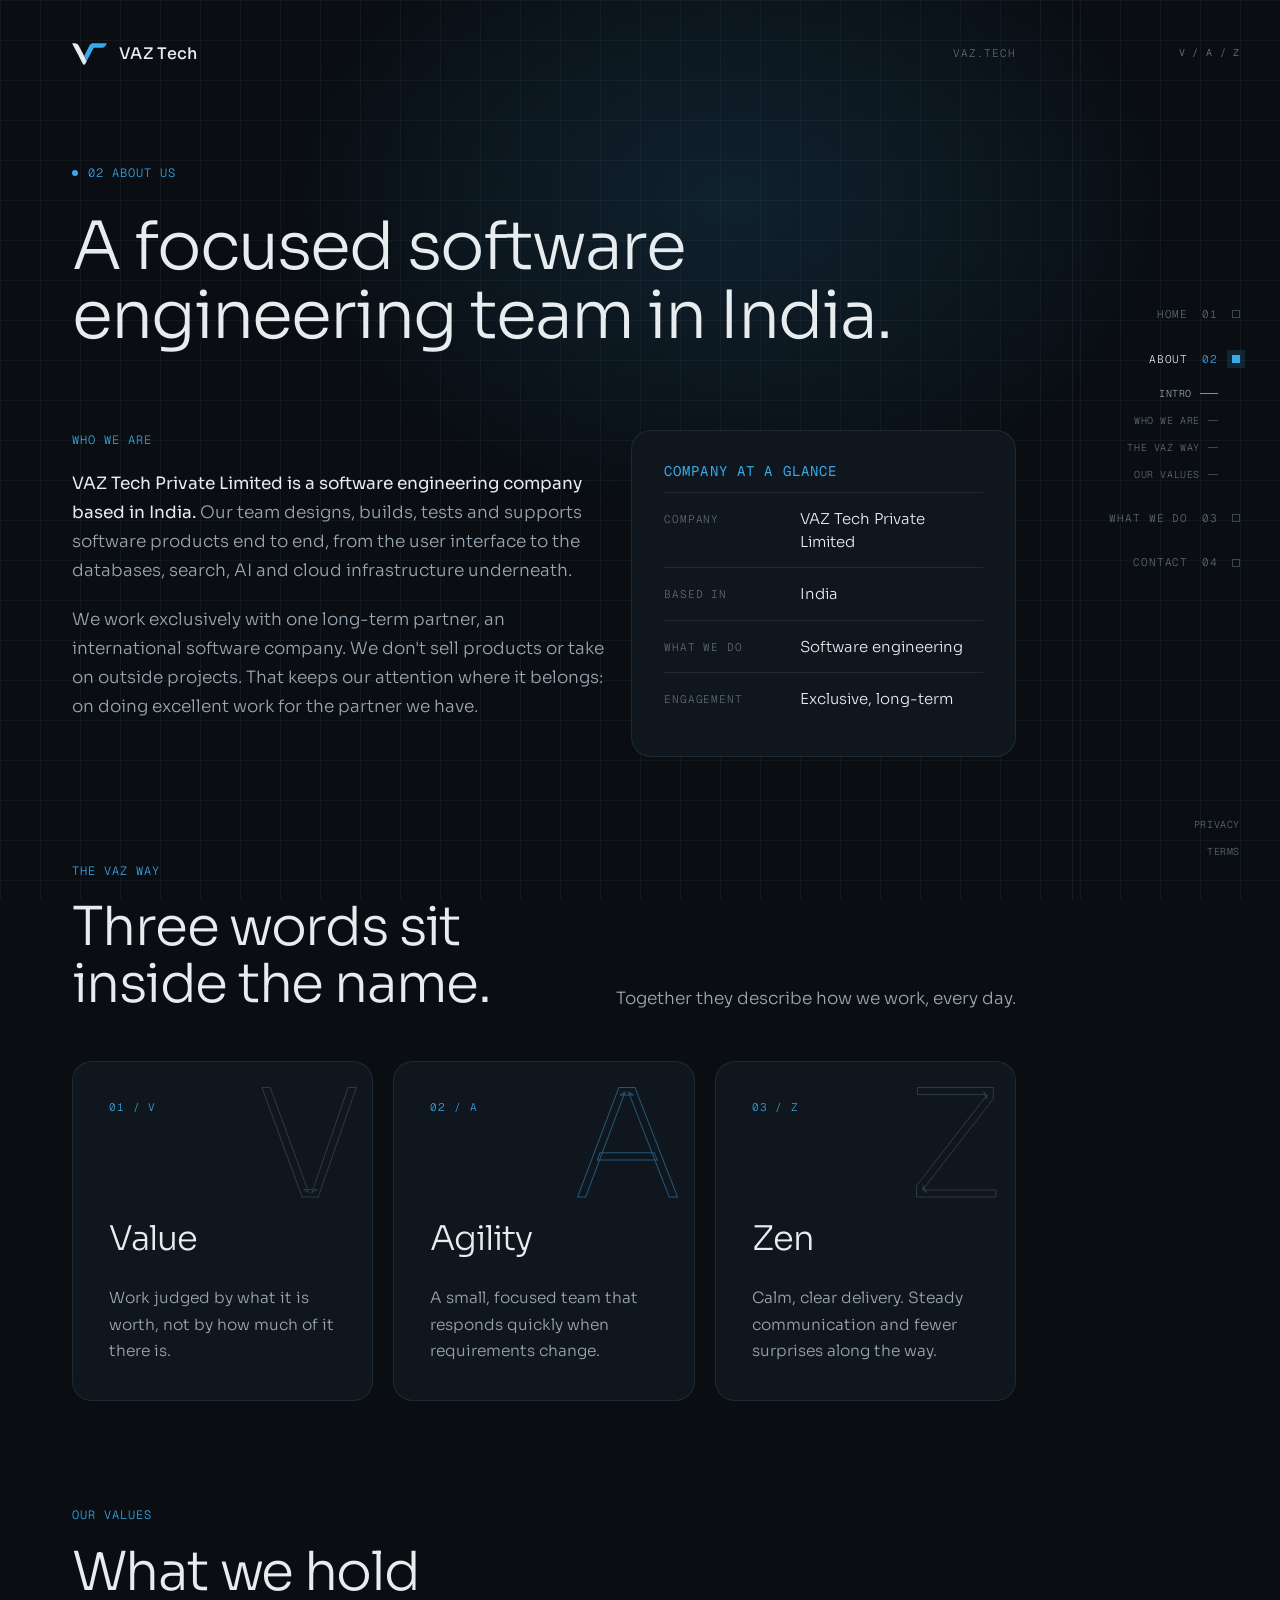
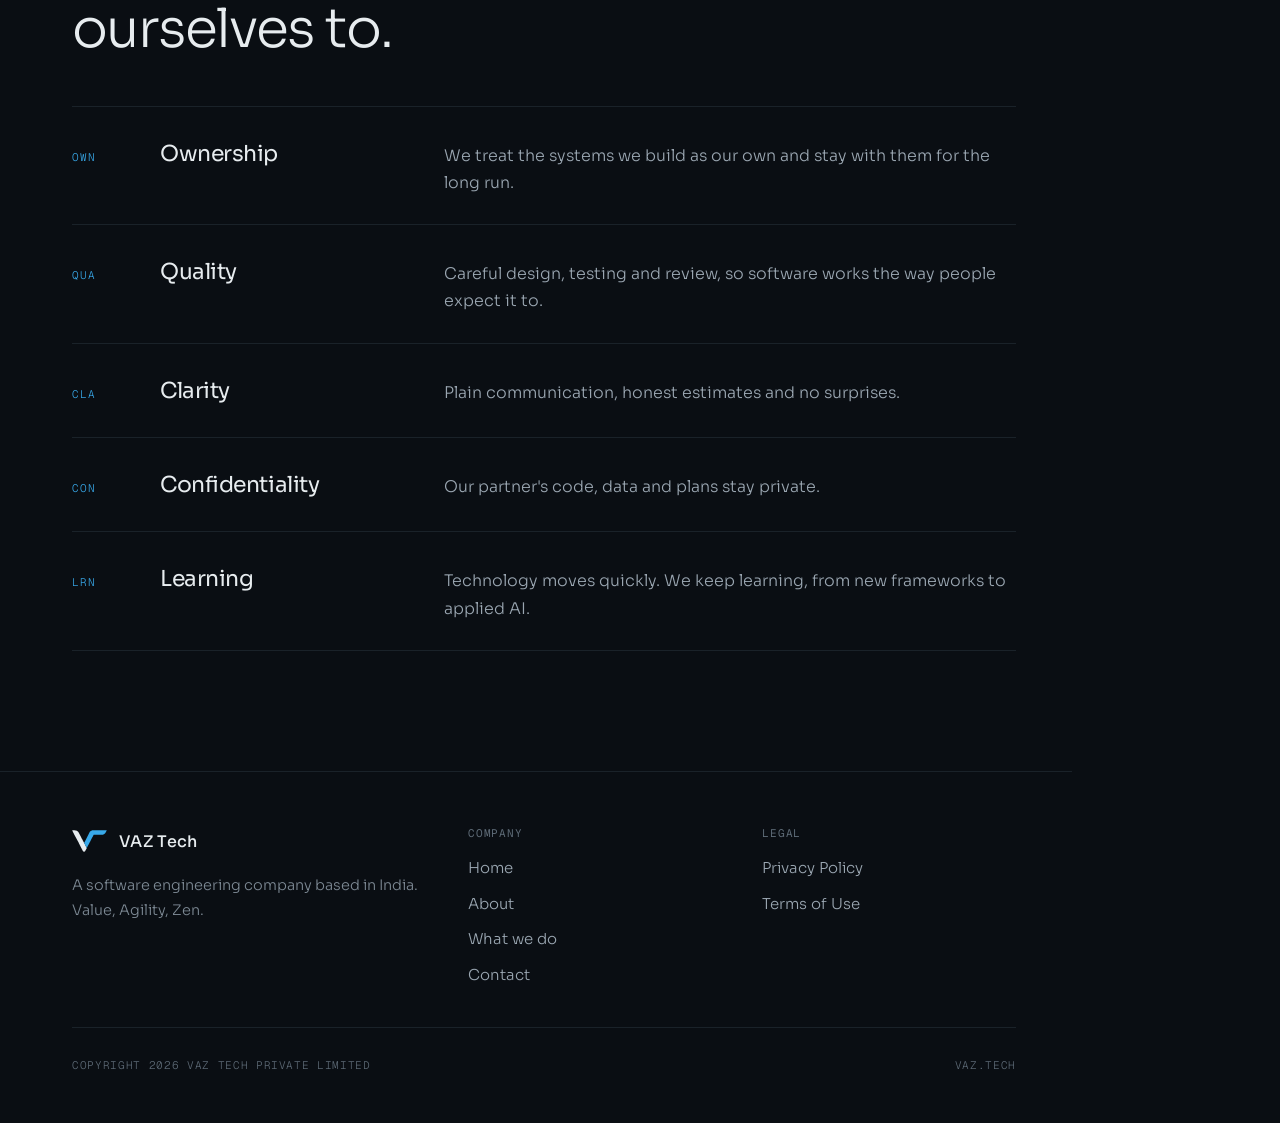
==== about.html @ 86b3e840 "VAZ Tech website: home, about, what we do, contact, privacy, terms" ====
<!doctype html>
<html lang="en">
<head>
<meta charset="utf-8">
<meta name="viewport" content="width=device-width,initial-scale=1,viewport-fit=cover">
<title>About | VAZ Tech</title>
<meta name="description" content="About VAZ Tech Private Limited, a software engineering company based in India.">
<link rel="preconnect" href="https://fonts.googleapis.com">
<link rel="preconnect" href="https://fonts.gstatic.com" crossorigin>
<link rel="stylesheet" href="https://fonts.googleapis.com/css2?family=Geist+Mono:wght@400;500&family=Sora:wght@200..600&display=swap">
<link rel="stylesheet" href="styles.css">
</head>
<body>
<svg width="0" height="0" style="position:absolute" aria-hidden="true"><defs>
<symbol id="vaz-logo" viewBox="2 1.5 108.5 69"><path fill="#E7ECEF" fill-rule="evenodd" d="M2.58 2.39L2.36 3.13Q2.21 3.67 2.5 4.14L3.15 5.19Q3.83 6.29 4.4 7.46L6.38 11.53Q7.31 13.44 8.31 15.31L20.72 38.65Q21.72 40.53 22.62 42.45L23.68 44.72Q24.23 45.9 24.91 47L25.55 48.04Q25.85 48.53 26.01 49.08L26.07 49.29Q26.23 49.83 26.53 50.32L27.53 51.97Q27.81 52.44 27.97 52.96L28.03 53.16Q28.19 53.69 28.48 54.15L29.56 55.92Q29.83 56.36 29.97 56.85L30.02 57.04Q30.15 57.53 30.49 57.92L30.62 58.08Q30.96 58.48 31.15 58.96L32.05 61.15Q32.23 61.58 32.55 61.92L32.68 62.04Q33 62.38 33.18 62.8L33.86 64.42Q34.31 65.5 34.96 66.48L35.54 67.35Q35.86 67.82 36.28 68.22L36.44 68.37Q36.86 68.76 37.37 69.04L38.15 69.46Q38.53 69.66 38.96 69.69L39.12 69.71Q39.55 69.74 39.94 69.56L40.84 69.16Q41.54 68.85 42.09 68.33L42.3 68.13Q42.85 67.6 43.2 66.92L47.91 57.75L47.55 57.75L47.14 56.68Q47 56.31 46.74 56.02L46.64 55.91Q46.38 55.62 46.2 55.27L41.39 45.43Q40.94 44.5 40.34 43.65L39.85 42.94Q39.53 42.47 39.4 41.92L39.32 41.62Q39.21 41.16 38.84 40.87L38.7 40.76Q38.34 40.48 38.14 40.05L37.13 37.86Q36.94 37.44 36.62 37.1L36.5 36.97Q36.19 36.62 35.99 36.2L33.09 30.02Q32.87 29.56 32.54 29.18L32.42 29.04Q32.09 28.66 31.87 28.21L28.13 20.42Q27.69 19.5 27.12 18.65L26.82 18.19Q26.34 17.47 26.05 16.66L25.95 16.34Q25.66 15.53 25.18 14.81L24.88 14.35Q24.31 13.5 23.87 12.58L22.72 10.24Q21.87 8.5 20.54 7.1L19.76 6.29Q18.7 5.18 17.4 4.35L16.9 4.04Q15.6 3.21 14.08 2.96L12.71 2.73Q10.62 2.38 8.5 2.38L2.65 2.38Q2.63 2.38 2.61 2.38Z"/><path fill="#38A9EA" fill-rule="evenodd" d="M108.29 2.07Q108.26 2.07 108.24 2.07L68.54 2.13Q66.63 2.13 64.77 2.58L63.72 2.84Q62.21 3.21 60.92 4.08L60.16 4.59Q59.14 5.27 58.32 6.17L58 6.52Q57.18 7.43 56.57 8.49L56.06 9.39Q55.25 10.81 54.51 12.27L41.13 38.81Q40.77 39.52 40.33 40.19L39.85 40.93Q39.73 41.11 39.54 41.18L39.26 41.27L39.42 41.97Q39.53 42.47 39.82 42.9L40.34 43.65Q40.94 44.5 41.34 45.46L42.03 47.09Q42.22 47.53 42.52 47.91L42.63 48.06Q42.94 48.44 43.09 48.9L43.2 49.26Q43.4 49.85 43.73 50.38L44.35 51.37Q45.03 52.47 45.6 53.63L47.6 57.76L47.83 57.67Q47.99 57.61 48.06 57.46L52.87 47.9Q53.09 47.47 53.4 47.1L53.52 46.95Q53.83 46.58 54.02 46.14L55.03 43.75Q55.19 43.38 55.48 43.09L55.59 42.98Q55.87 42.69 56.03 42.31L56.97 39.98Q57.15 39.53 57.48 39.17L57.61 39.04Q57.94 38.69 58.12 38.24L59.1 35.92Q59.25 35.56 59.51 35.27L59.61 35.16Q59.87 34.87 60.05 34.52L64.22 26.13Q65.17 24.23 66.22 22.38L67.58 20Q67.85 19.53 67.99 19.02L68.04 18.83Q68.19 18.31 68.51 17.89L68.88 17.4Q69.27 16.89 69.89 16.76L70.13 16.7Q70.75 16.57 71.39 16.55L73.4 16.49Q75.31 16.44 77.23 16.44L93.68 16.44Q95.5 16.44 97.3 16.22L97.99 16.13Q99.79 15.91 101.36 15.01L102.44 14.39Q103.64 13.7 104.54 12.66L104.88 12.26Q105.79 11.23 106.45 10.02L109.8 3.96Q110.04 3.54 110.07 3.06L110.11 2.39L109.75 2.21Q109.49 2.07 109.2 2.07L108.34 2.07Q108.32 2.07 108.29 2.07Z"/></symbol>
<symbol id="arrow-ne" viewBox="0 0 14 14"><path d="M3 11L11 3M5 3h6v6" stroke="#0A0E13" stroke-width="1.6" fill="none"/></symbol>
</defs></svg>
<div class="ambient" aria-hidden="true"></div>
<div class="shell">
<div class="content">
  <header class="topbar wrap">
    <a class="brand" href="index.html" aria-label="VAZ Tech home"><svg width="35" height="22" aria-hidden="true"><use href="#vaz-logo"/></svg><span>VAZ Tech</span></a>
    <span class="site">VAZ.TECH</span>
  </header>
  <main id="main">
  <article class="page" data-page="about" data-num="02" data-title="About">
    <section class="hero inner wrap" data-sec="Intro" id="about-intro">
      <span class="eyebrow"><span class="dot"></span>02 About us</span>
      <h1>A focused software engineering team in India.</h1>
    </section>

    <section class="sec wrap" data-sec="Who we are" id="about-who" style="padding-top:56px">
      <div class="split">
        <div class="prose">
          <span class="eyebrow">Who we are</span>
          <p><strong>VAZ Tech Private Limited is a software engineering company based in India.</strong> Our team designs, builds, tests and supports software products end to end, from the user interface to the databases, search, AI and cloud infrastructure underneath.</p>
          <p>We work exclusively with one long-term partner, an international software company. We don't sell products or take on outside projects. That keeps our attention where it belongs: on doing excellent work for the partner we have.</p>
        </div>
        <aside class="panel glance" aria-label="Company at a glance">
          <h3>Company at a glance</h3>
          <dl>
            <div><dt>Company</dt><dd>VAZ Tech Private Limited</dd></div>
            <div><dt>Based in</dt><dd>India</dd></div>
            <div><dt>What we do</dt><dd>Software engineering</dd></div>
            <div><dt>Engagement</dt><dd>Exclusive, long-term</dd></div>
          </dl>
        </aside>
      </div>
    </section>

    <section class="sec wrap" data-sec="The VAZ way" id="about-vaz">
      <div class="sec-head">
        <div class="t"><span class="eyebrow">The VAZ way</span><h2>Three words sit inside the name.</h2></div>
        <p>Together they describe how we work, every day.</p>
      </div>
      <div class="vaz">
        <div class="panel"><span class="letter" aria-hidden="true">V</span><span class="tag">01 / V</span><span class="word">Value</span><p>Work judged by what it is worth, not by how much of it there is.</p></div>
        <div class="panel"><span class="letter" aria-hidden="true">A</span><span class="tag">02 / A</span><span class="word">Agility</span><p>A small, focused team that responds quickly when requirements change.</p></div>
        <div class="panel"><span class="letter" aria-hidden="true">Z</span><span class="tag">03 / Z</span><span class="word">Zen</span><p>Calm, clear delivery. Steady communication and fewer surprises along the way.</p></div>
      </div>
    </section>

    <section class="sec wrap" data-sec="Our values" id="about-values">
      <div class="sec-head">
        <div class="t"><span class="eyebrow">Our values</span><h2>What we hold ourselves to.</h2></div>
      </div>
      <div class="rows">
        <div><span class="k">OWN</span><span class="h">Ownership</span><p>We treat the systems we build as our own and stay with them for the long run.</p></div>
        <div><span class="k">QUA</span><span class="h">Quality</span><p>Careful design, testing and review, so software works the way people expect it to.</p></div>
        <div><span class="k">CLA</span><span class="h">Clarity</span><p>Plain communication, honest estimates and no surprises.</p></div>
        <div><span class="k">CON</span><span class="h">Confidentiality</span><p>Our partner's code, data and plans stay private.</p></div>
        <div><span class="k">LRN</span><span class="h">Learning</span><p>Technology moves quickly. We keep learning, from new frameworks to applied AI.</p></div>
      </div>
    </section>
  </article>
  </main>
  <footer class="foot wrap">
    <div class="about">
      <a class="brand" href="index.html" aria-label="VAZ Tech home"><svg width="35" height="22" aria-hidden="true"><use href="#vaz-logo"/></svg><span>VAZ Tech</span></a>
      <p>A software engineering company based in India. Value, Agility, Zen.</p>
    </div>
    <div><h4>Company</h4><ul><li><a href="index.html">Home</a></li><li><a href="about.html">About</a></li><li><a href="work.html">What we do</a></li><li><a href="contact.html">Contact</a></li></ul></div>
    <div><h4>Legal</h4><ul><li><a href="privacy.html">Privacy Policy</a></li><li><a href="terms.html">Terms of Use</a></li></ul></div>
    <div class="base"><span>COPYRIGHT <span id="yr">2026</span> VAZ TECH PRIVATE LIMITED</span><span>VAZ.TECH</span></div>
  </footer>
</div>
<aside class="rail" aria-label="Site navigation">
  <span class="mono" style="font-size:10px;color:var(--faint)">V / A / Z</span>
  <nav id="rail-nav"></nav>
  <div class="rail-foot"><a href="privacy.html">Privacy</a><a href="terms.html">Terms</a></div>
</aside>
</div>
<div class="dock" id="dock">
  <div class="where"><span class="lbl" id="dock-lbl"></span><span class="bar"><i id="dock-bar"></i></span></div>
  <button type="button" id="dock-btn" aria-haspopup="dialog" aria-controls="sheet">MENU</button>
</div>
<div class="sheet" id="sheet" role="dialog" aria-modal="true" aria-label="Site menu">
  <div class="inner">
    <div class="head"><span>VAZ TECH MENU</span><button type="button" id="sheet-close">CLOSE</button></div>
    <div id="sheet-nav"></div>
    <div class="small"><a href="privacy.html">Privacy Policy</a><a href="terms.html">Terms of Use</a></div>
  </div>
</div>
<script src="site.js"></script>
</body>
</html>
---- styles.css ----
/* VAZ Tech website - shared styles (Direction C, AI-Forward Dark) */
img{max-width:100%}
[hidden]{display:none!important}
/* Layout: content column + 208px luminous section index on the right (desktop); floating dock on mobile. 40px technical grid underneath everything. */
:root{
  --field:#0A0E13;
  --panel:#10161D;
  --panel-hi:#141C25;
  --brand:#38A9EA;
  --brand-glow:rgba(56,169,234,.14);
  --brand-line:rgba(56,169,234,.45);
  --text:#E7ECEF;
  --muted:#9AA6B1;
  --dim:#7D8994;
  --faint:#5E6B77;
  --idle:#3A4652;
  --line:rgba(148,180,200,.12);
  --line-2:rgba(148,180,200,.22);
  --grid:rgba(148,180,200,.06);
  --chip:rgba(231,236,239,.06);
  --chip-line:rgba(231,236,239,.16);
  --danger:#F08A7E;
  --ok:#5FB8B0;
  --font-display:'Sora',system-ui,-apple-system,"Segoe UI",sans-serif;
  --font-mono:'Geist Mono',ui-monospace,SFMono-Regular,Menlo,Consolas,monospace;
  --rail:208px;
  --ease:cubic-bezier(.32,.72,0,1);
  color-scheme:dark;
}
*{box-sizing:border-box}
html{background:var(--field)}
body{margin:0;background:var(--field);color:var(--text);font-family:var(--font-display);font-weight:300;font-size:16px;line-height:1.7;-webkit-font-smoothing:antialiased;overflow-x:hidden}
body::before{content:"";position:fixed;inset:0 0 auto;height:env(safe-area-inset-top,0px);z-index:60;background:var(--field)}
a{color:var(--text);text-decoration:none}
a:hover{color:var(--brand)}
:focus-visible{outline:2px solid var(--brand);outline-offset:3px;border-radius:6px}
h1,h2,h3,h4{margin:0;font-weight:300;letter-spacing:-.03em;text-wrap:balance;line-height:1.06}
p{margin:0}
ul{margin:0;padding:0;list-style:none}
.mono{font-family:var(--font-mono);font-size:12px;letter-spacing:.08em;text-transform:uppercase;font-weight:400}
.eyebrow{font-family:var(--font-mono);font-size:12px;letter-spacing:.08em;text-transform:uppercase;color:var(--brand);display:inline-flex;align-items:center;gap:10px}
.eyebrow .dot{width:6px;height:6px;border-radius:50%;background:var(--brand)}
.lede{font-size:18px;color:var(--muted);max-width:52ch;line-height:1.65}
.muted{color:var(--muted)}
.ph{color:#9CCBEA;border-bottom:1px dashed var(--brand-line);white-space:normal}

/* ---------- ambient grid ---------- */
.ambient{position:fixed;inset:0;z-index:0;pointer-events:none;overflow:hidden}
.ambient::before{content:"";position:absolute;inset:-80px;background-image:linear-gradient(var(--grid) 1px,transparent 1px),linear-gradient(90deg,var(--grid) 1px,transparent 1px);background-size:40px 40px;animation:cdrift 24s linear infinite}
.ambient::after{content:"";position:absolute;width:900px;height:640px;right:8%;top:-120px;background:radial-gradient(closest-side,rgba(56,169,234,.13),transparent);}
@keyframes cdrift{from{transform:translate(0,0)}to{transform:translate(-40px,-40px)}}

/* ---------- shell ---------- */
.shell{position:relative;z-index:1;display:grid;grid-template-columns:minmax(0,1fr) var(--rail);min-height:100vh}
.content{min-width:0}
.wrap{padding-left:max(72px,env(safe-area-inset-left,0px));padding-right:max(56px,env(safe-area-inset-right,0px));max-width:1280px}
.topbar{display:flex;align-items:center;justify-content:space-between;padding-block:40px 0}
.brand{display:inline-flex;align-items:center;gap:12px}
.brand span{font-size:16px;font-weight:500;letter-spacing:.02em}
.brand:hover{color:var(--text)}
.topbar .site{font-family:var(--font-mono);font-size:11px;letter-spacing:.08em;color:var(--faint)}

/* right rail */
.rail{position:sticky;top:0;height:100vh;border-left:1px solid rgba(148,180,200,.1);display:flex;flex-direction:column;justify-content:space-between;align-items:flex-end;padding:44px 40px 40px 0}
.rail nav{display:flex;flex-direction:column;align-items:flex-end;gap:26px}
.ri{display:flex;align-items:center;gap:14px;font-family:var(--font-mono);font-size:11px;letter-spacing:.08em;color:var(--faint);text-transform:uppercase}
.ri .n{transition:color .3s}
.ri .sq{width:8px;height:8px;border:1px solid var(--idle);transition:all .4s var(--ease)}
.ri:hover{color:var(--text)}
.ri[aria-current="page"]{color:var(--text)}
.ri[aria-current="page"] .n{color:var(--brand)}
.ri[aria-current="page"] .sq{background:var(--brand);border-color:var(--brand);box-shadow:0 0 0 5px var(--brand-glow)}
.subs{display:flex;flex-direction:column;align-items:flex-end;gap:10px;margin-top:-10px;padding-right:22px}
.subs a{font-family:var(--font-mono);font-size:10px;letter-spacing:.06em;color:var(--faint);text-transform:uppercase;display:flex;align-items:center;gap:8px}
.subs a::after{content:"";width:10px;height:1px;background:var(--idle);transition:all .3s var(--ease)}
.subs a.on{color:var(--muted)}
.subs a.on::after{width:18px;background:var(--brand)}
.rail-foot{display:flex;flex-direction:column;align-items:flex-end;gap:10px}
.rail-foot a{font-family:var(--font-mono);font-size:10px;letter-spacing:.06em;color:var(--faint);text-transform:uppercase}
.rail-foot a:hover,.rail-foot a[aria-current="page"]{color:var(--text)}

/* ---------- buttons ---------- */
.btn{display:inline-flex;align-items:center;gap:16px;padding:8px 8px 8px 24px;border-radius:999px;background:var(--chip);border:1px solid var(--chip-line);font-size:15px;font-weight:400;color:var(--text);cursor:pointer;font-family:var(--font-display);transition:transform .2s,background .3s,border-color .3s}
.btn:hover{color:var(--text);background:rgba(231,236,239,.09);border-color:rgba(231,236,239,.26)}
.btn:active{transform:scale(.98)}
.btn .knob{width:40px;height:40px;border-radius:50%;background:var(--brand);display:flex;align-items:center;justify-content:center;transition:transform .6s var(--ease)}
.btn:hover .knob{transform:translate(3px,-1px)}
.btn.ghost{background:transparent;border-color:transparent;padding:8px 4px;gap:10px;color:var(--muted)}
.btn.ghost:hover{color:var(--text)}
.btn.ghost .arr{display:inline-flex;transition:transform .5s var(--ease)}
.btn.ghost:hover .arr{transform:translateX(4px)}
.actions{display:flex;flex-wrap:wrap;align-items:center;gap:20px}

/* ---------- page + sections ---------- */
.page{animation:cin 1.1s var(--ease) both}
@keyframes cin{from{opacity:0;transform:translateY(20px)}to{opacity:1;transform:none}}
.sec{padding-block:104px 0;display:flex;flex-direction:column;gap:48px;scroll-margin-top:24px}
.sec-head{display:grid;grid-template-columns:6fr 5fr;gap:64px;align-items:end}
.sec-head .t{display:flex;flex-direction:column;gap:18px}
.sec-head h2{font-size:clamp(34px,4.2vw,56px)}
.sec-head p{font-size:17px;color:var(--muted);max-width:46ch}
.panel{background:var(--panel);border:1px solid var(--line);border-radius:20px}
h3{font-weight:400;font-size:clamp(22px,2.2vw,30px);letter-spacing:-.02em;line-height:1.2}

/* hero */
.hero{position:relative;padding-block:96px 24px;display:flex;flex-direction:column;gap:28px}
.hero h1{font-size:clamp(42px,6vw,76px);line-height:1.04;max-width:13ch}
.hero.inner h1{max-width:18ch;font-size:clamp(38px,5.2vw,68px)}
.hero-art{position:absolute;right:-40px;top:20px;width:min(60%,620px);height:auto;z-index:-1;opacity:.95}
.vaz-strip{display:flex;flex-wrap:wrap;gap:8px 20px;margin-top:28px;padding-top:24px;border-top:1px solid var(--line);font-family:var(--font-mono);font-size:11px;letter-spacing:.08em;color:var(--faint)}
.vaz-strip b{color:var(--brand);font-weight:500}
.vaz-strip a{color:var(--muted)}
.vaz-strip a:hover{color:var(--brand)}

/* statement */
.statement{display:grid;grid-template-columns:200px minmax(0,1fr);gap:48px;padding-block:104px 0}
.statement p.big{font-size:clamp(24px,2.8vw,38px);line-height:1.35;letter-spacing:-.02em;color:var(--text);max-width:30ch}
.statement p.big em{font-style:normal;color:var(--muted)}

/* bento */
.bento{display:grid;grid-template-columns:7fr 5fr;gap:20px}
.bento .panel{padding:40px;display:flex;flex-direction:column;gap:32px;min-width:0}
.bento .panel p{color:var(--muted);max-width:52ch}
.copy{display:flex;flex-direction:column;gap:12px}
.trio .panel p{color:var(--muted)}
.trio{display:grid;grid-template-columns:repeat(3,minmax(0,1fr));gap:20px}
.trio .panel{padding:32px;gap:22px}
.glyph{width:48px;height:48px;border-radius:14px;border:1px solid var(--line-2);display:flex;align-items:center;justify-content:center;background:var(--field)}
.diagram{width:100%;height:auto;display:block}
.c-trail{stroke-dasharray:4 8;animation:ctrail 2.4s linear infinite}
@keyframes ctrail{to{stroke-dashoffset:-48}}
.c-float{animation:cfloat 6s ease-in-out infinite}
.c-float-2{animation:cfloat 6s ease-in-out 1s infinite}
.c-float-3{animation:cfloat 6s ease-in-out 2s infinite}
@keyframes cfloat{0%,100%{transform:translateY(0)}50%{transform:translateY(-6px)}}
.c-pulse{animation:cpulse 3.6s ease-in-out infinite}
.c-pulse-2{animation:cpulse 3.6s ease-in-out 1.2s infinite}
.c-pulse-3{animation:cpulse 3.6s ease-in-out 2.4s infinite}
@keyframes cpulse{0%,100%{opacity:.35}50%{opacity:1}}

/* ruled row (template's A/B/C strip) */
.ruled{display:grid;grid-template-columns:repeat(4,minmax(0,1fr));border-top:1px solid var(--line);border-bottom:1px solid var(--line)}
.ruled > div{padding:28px 28px 28px 0;display:flex;flex-direction:column;gap:10px;min-width:0}
.ruled > div + div{padding-left:28px;border-left:1px solid var(--line)}
.ruled .k{font-family:var(--font-mono);font-size:11px;letter-spacing:.08em;color:var(--brand);text-transform:uppercase}
.ruled .h{font-size:18px;font-weight:400;letter-spacing:-.01em;line-height:1.35}
.ruled p{font-size:14.5px;color:var(--dim);line-height:1.65}

.chips{display:flex;flex-wrap:wrap;gap:10px}
.chip{display:inline-flex;align-items:center;gap:10px;padding:12px 18px;border-radius:999px;border:1px solid var(--line-2);font-size:15px;background:rgba(16,22,29,.6)}
.chip::before{content:"";width:6px;height:6px;border-radius:50%;background:var(--brand)}

/* CTA band */
.cta{margin-top:104px;position:relative;overflow:hidden;padding:64px;display:grid;grid-template-columns:minmax(0,1fr) auto;gap:40px;align-items:end}
.cta h2{font-size:clamp(30px,3.6vw,48px);max-width:18ch}
.cta p{color:var(--muted);max-width:50ch;margin-top:18px}
.cta svg.bg{position:absolute;right:0;top:0;height:100%;width:auto;opacity:.6;pointer-events:none}
.cta > *{position:relative}

/* about */
.split{display:grid;grid-template-columns:7fr 5fr;gap:20px;align-items:start}
.prose{display:flex;flex-direction:column;gap:20px;font-size:17px;color:var(--muted);max-width:60ch}
.prose strong{color:var(--text);font-weight:400}
.glance{padding:32px}
.glance h3{font-size:14px;font-family:var(--font-mono);letter-spacing:.08em;text-transform:uppercase;color:var(--brand);font-weight:400;margin-bottom:12px}
.glance dl{margin:0;display:flex;flex-direction:column}
.glance dl > div{display:grid;grid-template-columns:120px minmax(0,1fr);gap:16px;padding-block:14px;border-top:1px solid var(--line)}
.glance dt{font-family:var(--font-mono);font-size:11px;letter-spacing:.08em;text-transform:uppercase;color:var(--faint);padding-top:3px}
.glance dd{margin:0;font-size:15px;line-height:1.55}

.vaz{display:grid;grid-template-columns:repeat(3,minmax(0,1fr));gap:20px}
.vaz .panel{padding:36px;display:flex;flex-direction:column;gap:18px;position:relative;overflow:hidden;min-height:340px}
.vaz .letter{font-size:150px;font-weight:200;line-height:.8;letter-spacing:-.06em;color:transparent;-webkit-text-stroke:1px var(--line-2);position:absolute;right:20px;top:24px;user-select:none}
.vaz .panel:nth-child(2) .letter{-webkit-text-stroke-color:var(--brand-line)}
.vaz .tag{font-family:var(--font-mono);font-size:11px;letter-spacing:.08em;color:var(--brand)}
.vaz .word{font-size:34px;font-weight:300;letter-spacing:-.03em;margin-top:auto}
.vaz p{color:var(--muted);font-size:15.5px}

.mv{display:grid;grid-template-columns:1fr 1fr;gap:20px}
.mv .panel{padding:40px;display:flex;flex-direction:column;gap:20px}
.mv p{font-size:clamp(19px,1.8vw,23px);line-height:1.5;letter-spacing:-.01em;color:var(--text)}

.rows{border-top:1px solid var(--line)}
.rows > div{display:grid;grid-template-columns:64px 260px minmax(0,1fr);gap:24px;padding-block:28px;border-bottom:1px solid var(--line);align-items:baseline}
.rows .k{font-family:var(--font-mono);font-size:11px;color:var(--brand);letter-spacing:.08em}
.rows .h{font-size:22px;font-weight:400;letter-spacing:-.02em}
.rows p{color:var(--muted);max-width:60ch}

/* services */
.timeline{margin-top:24px;padding:28px 32px}
.timeline .mono{color:var(--faint);font-size:10.5px}
.svc-group{display:grid;grid-template-columns:220px minmax(0,1fr);gap:40px;padding-block:40px;border-top:1px solid var(--line)}
.svc-group:last-child{border-bottom:1px solid var(--line)}
.svc-group .gl{display:flex;flex-direction:column;gap:10px}
.svc-group .gl .h{font-size:20px;font-weight:400;letter-spacing:-.02em;line-height:1.3}
.svc-cards{display:grid;grid-template-columns:repeat(2,minmax(0,1fr));gap:20px}
.svc-cards.one{grid-template-columns:minmax(0,1fr)}
.svc{padding:32px;display:flex;flex-direction:column;gap:14px;min-width:0;transition:border-color .4s,background .4s}
.svc:hover{border-color:var(--line-2);background:var(--panel-hi)}
.svc .top{display:flex;align-items:center;justify-content:space-between;gap:12px}
.svc p{color:var(--muted);font-size:15.5px}
.svc h3{font-size:22px}

/* faq */
.faq{display:grid;grid-template-columns:minmax(0,1fr);border-top:1px solid var(--line);max-width:920px}
.faq details{border-bottom:1px solid var(--line)}
.faq summary{list-style:none;cursor:pointer;display:grid;grid-template-columns:56px minmax(0,1fr) 28px;gap:16px;align-items:center;padding-block:26px;font-size:19px;font-weight:400;letter-spacing:-.01em}
.faq summary::-webkit-details-marker{display:none}
.faq summary .k{font-family:var(--font-mono);font-size:11px;color:var(--faint);letter-spacing:.08em}
.faq summary .pm{width:28px;height:28px;border-radius:50%;border:1px solid var(--line-2);position:relative;transition:transform .5s var(--ease),border-color .3s}
.faq summary .pm::before,.faq summary .pm::after{content:"";position:absolute;left:50%;top:50%;width:10px;height:1px;background:var(--text);transform:translate(-50%,-50%)}
.faq summary .pm::after{transform:translate(-50%,-50%) rotate(90deg)}
.faq details[open] summary .pm{transform:rotate(45deg);border-color:var(--brand)}
.faq details[open] summary .k{color:var(--brand)}
.faq summary:hover{color:var(--brand)}
.faq .a{padding:0 44px 28px 72px;color:var(--muted);max-width:72ch}
.faq-tools{display:flex;gap:12px;flex-wrap:wrap}
.linkbtn{background:none;border:1px solid var(--line-2);color:var(--muted);border-radius:999px;padding:8px 16px;font-family:var(--font-mono);font-size:11px;letter-spacing:.08em;text-transform:uppercase;cursor:pointer}
.linkbtn:hover{color:var(--text);border-color:var(--chip-line)}

/* contact */
.contact{display:grid;grid-template-columns:7fr 5fr;gap:20px;align-items:start}
form.panel{padding:40px;display:grid;grid-template-columns:1fr 1fr;gap:22px 20px}
.field{display:flex;flex-direction:column;gap:8px;min-width:0}
.field.full{grid-column:1 / -1}
.field label{font-family:var(--font-mono);font-size:11px;letter-spacing:.08em;text-transform:uppercase;color:var(--dim)}
.field label .req{color:var(--brand)}
.field input,.field select,.field textarea{width:100%;background:var(--field);border:1px solid var(--line-2);border-radius:12px;color:var(--text);font:300 15px/1.5 var(--font-display);padding:13px 14px;transition:border-color .3s,box-shadow .3s}
.field textarea{min-height:140px;resize:vertical}
.field select{appearance:none;background-image:linear-gradient(45deg,transparent 50%,var(--muted) 50%),linear-gradient(135deg,var(--muted) 50%,transparent 50%);background-position:calc(100% - 20px) 50%,calc(100% - 15px) 50%;background-size:5px 5px;background-repeat:no-repeat;padding-right:40px}
.field input:focus,.field select:focus,.field textarea:focus{outline:none;border-color:var(--brand);box-shadow:0 0 0 4px var(--brand-glow)}
.field.err input,.field.err select,.field.err textarea{border-color:var(--danger)}
.field .msg{font-size:13px;color:var(--danger);min-height:0}
.pills{display:flex;flex-wrap:wrap;gap:8px;position:relative}
.pills input{position:absolute;left:0;top:0;width:1px;height:1px;opacity:0;pointer-events:none}
.pills label{font-family:var(--font-display);text-transform:none;letter-spacing:0;font-size:14px;color:var(--muted);padding:9px 16px;border-radius:999px;border:1px solid var(--line-2);cursor:pointer;transition:all .3s}
.pills input:checked + label{color:var(--field);background:var(--brand);border-color:var(--brand);font-weight:400}
.pills input:focus-visible + label{outline:2px solid var(--brand);outline-offset:3px}
.consent{grid-column:1 / -1;display:flex;gap:12px;align-items:flex-start;font-size:14px;color:var(--muted);line-height:1.6}
.consent input{margin-top:4px;width:18px;height:18px;accent-color:var(--brand);flex:none}
.consent.err{color:var(--danger)}
.form-foot{grid-column:1 / -1;display:flex;align-items:center;justify-content:space-between;gap:20px;flex-wrap:wrap;padding-top:6px}
.form-foot .note{font-size:13px;color:var(--faint)}
.done{grid-column:1 / -1;display:flex;flex-direction:column;gap:16px;align-items:flex-start;padding:24px 0}
.done .ring{width:56px;height:56px;border-radius:50%;border:1px solid var(--brand);display:flex;align-items:center;justify-content:center;box-shadow:0 0 0 8px var(--brand-glow)}
.side{display:flex;flex-direction:column;gap:20px}
.side .panel{padding:32px;display:flex;flex-direction:column;gap:16px}
.side dl{margin:0;display:flex;flex-direction:column}
.side dl > div{display:grid;grid-template-columns:96px minmax(0,1fr);gap:14px;padding-block:12px;border-top:1px solid var(--line)}
.side dt{font-family:var(--font-mono);font-size:11px;letter-spacing:.08em;text-transform:uppercase;color:var(--faint);padding-top:3px}
.side dd{margin:0;font-size:15px;line-height:1.55;overflow-wrap:anywhere}

/* legal */
.legal{display:grid;grid-template-columns:220px minmax(0,1fr);gap:56px;align-items:start}
.toc{position:sticky;top:32px;display:flex;flex-direction:column;gap:2px;border-left:1px solid var(--line)}
.toc a{font-size:13px;color:var(--faint);padding:6px 0 6px 16px;margin-left:-1px;border-left:1px solid transparent;line-height:1.4}
.toc a:hover{color:var(--text);border-left-color:var(--brand)}
.doc{display:flex;flex-direction:column;gap:40px;max-width:70ch;min-width:0}
.doc .intro{display:flex;flex-direction:column;gap:16px;color:var(--muted);font-size:17px}
.doc section{display:flex;flex-direction:column;gap:14px;scroll-margin-top:24px;padding-top:32px;border-top:1px solid var(--line)}
.doc h2{font-size:24px;font-weight:400;letter-spacing:-.02em;display:flex;gap:16px;align-items:baseline}
.doc h2 .k{font-family:var(--font-mono);font-size:12px;color:var(--brand);letter-spacing:.06em}
.doc p,.doc li{color:var(--muted)}
.doc p strong{color:var(--text);font-weight:400}
.doc ul{display:flex;flex-direction:column;gap:10px}
.doc li{position:relative;padding-left:24px}
.doc li::before{content:"";position:absolute;left:0;top:.8em;width:10px;height:1px;background:var(--brand)}
.updated{font-family:var(--font-mono);font-size:11px;letter-spacing:.08em;color:var(--faint);text-transform:uppercase}

/* footer */
.foot{margin-top:120px;border-top:1px solid var(--line);padding-block:56px 48px;display:grid;grid-template-columns:minmax(0,1.4fr) repeat(2,minmax(0,1fr));gap:40px}
.foot .about{display:flex;flex-direction:column;gap:18px;max-width:40ch}
.foot .about p{color:var(--dim);font-size:14.5px}
.foot h4{font-family:var(--font-mono);font-size:11px;letter-spacing:.08em;text-transform:uppercase;color:var(--faint);font-weight:400;margin-bottom:16px}
.foot ul{display:flex;flex-direction:column;gap:10px;font-size:15px}
.foot ul a{color:var(--muted)}
.foot ul a:hover{color:var(--text)}
.foot .base{grid-column:1 / -1;display:flex;justify-content:space-between;flex-wrap:wrap;gap:12px;padding-top:28px;border-top:1px solid var(--line);font-family:var(--font-mono);font-size:11px;letter-spacing:.06em;color:var(--faint)}

/* mobile dock */
.dock,.sheet{display:none}

/* ---------- responsive ---------- */
@media (max-width:1180px){
  .wrap{padding-left:max(48px,env(safe-area-inset-left,0px));padding-right:max(40px,env(safe-area-inset-right,0px))}
  .ruled{grid-template-columns:repeat(2,minmax(0,1fr))}
  .ruled > div:nth-child(3){padding-left:0;border-left:0}
  .ruled > div:nth-child(n+3){border-top:1px solid var(--line)}
  .rows > div{grid-template-columns:48px 200px minmax(0,1fr)}
}
@media (max-width:1023px){
  .shell{grid-template-columns:minmax(0,1fr)}
  .rail{display:none}
  .wrap{padding-left:max(28px,env(safe-area-inset-left,0px));padding-right:max(28px,env(safe-area-inset-right,0px))}
  .topbar{position:sticky;top:env(safe-area-inset-top,0px);z-index:40;padding-block:18px;background:rgba(10,14,19,.86);backdrop-filter:blur(12px);-webkit-backdrop-filter:blur(12px);border-bottom:1px solid rgba(148,180,200,.08)}
  .hero{padding-block:56px 16px}
  .hero-art{position:relative;right:auto;top:auto;width:100%;max-width:560px;margin:-8px 0 -24px auto;order:-1;opacity:.8}
  .sec{padding-block:80px 0}
  .sec-head{grid-template-columns:minmax(0,1fr);gap:20px}
  .statement{grid-template-columns:minmax(0,1fr);gap:20px;padding-block:80px 0}
  .bento,.split,.contact,.mv{grid-template-columns:minmax(0,1fr)}
  .trio,.vaz{grid-template-columns:minmax(0,1fr)}
  .vaz .panel{min-height:0}
  .vaz .word{margin-top:48px}
  .svc-group{grid-template-columns:minmax(0,1fr);gap:24px}
  .legal{grid-template-columns:minmax(0,1fr)}
  .toc{display:none}
  .cta{grid-template-columns:minmax(0,1fr);padding:40px;margin-top:80px}
  .foot{grid-template-columns:1fr 1fr;margin-bottom:96px}
  .foot .about{grid-column:1 / -1}
  .dock{display:flex;position:fixed;z-index:50;left:max(12px,env(safe-area-inset-left,0px));right:max(12px,env(safe-area-inset-right,0px));bottom:calc(12px + env(safe-area-inset-bottom,0px));align-items:center;gap:12px;padding:8px 8px 8px 18px;border-radius:18px;background:rgba(16,22,29,.92);border:1px solid var(--line-2);backdrop-filter:blur(14px);-webkit-backdrop-filter:blur(14px);box-shadow:0 10px 40px rgba(0,0,0,.45)}
  .dock .where{flex:1;min-width:0;display:flex;flex-direction:column;gap:6px}
  .dock .where .lbl{font-family:var(--font-mono);font-size:11px;letter-spacing:.08em;text-transform:uppercase;white-space:nowrap;overflow:hidden;text-overflow:ellipsis}
  .dock .where .lbl b{color:var(--brand);font-weight:400;margin-right:8px}
  .dock .bar{height:2px;background:var(--line);border-radius:2px;overflow:hidden}
  .dock .bar i{display:block;height:100%;width:0;background:var(--brand)}
  .dock button{height:44px;padding:0 16px;border-radius:12px;background:rgba(231,236,239,.08);border:0;color:var(--text);font-family:var(--font-mono);font-size:11px;letter-spacing:.08em;cursor:pointer}
  .sheet{position:fixed;inset:0;z-index:55;background:rgba(5,8,11,.7);backdrop-filter:blur(6px);-webkit-backdrop-filter:blur(6px);align-items:flex-end}
  .sheet.open{display:flex}
  .sheet .inner{width:100%;background:var(--panel);border-top:1px solid var(--line-2);border-radius:22px 22px 0 0;padding:24px max(20px,env(safe-area-inset-right,0px)) calc(28px + env(safe-area-inset-bottom,0px)) max(20px,env(safe-area-inset-left,0px));display:flex;flex-direction:column;gap:6px;animation:cin .5s var(--ease) both}
  .sheet .head{display:flex;justify-content:space-between;align-items:center;margin-bottom:10px}
  .sheet .head span{font-family:var(--font-mono);font-size:11px;letter-spacing:.08em;color:var(--faint)}
  .sheet .head button{background:none;border:1px solid var(--line-2);color:var(--text);border-radius:10px;height:36px;padding:0 14px;font-family:var(--font-mono);font-size:11px;letter-spacing:.08em;cursor:pointer}
  .sheet a.big{display:flex;justify-content:space-between;align-items:center;padding:16px 4px;border-bottom:1px solid var(--line);font-size:22px;font-weight:300;letter-spacing:-.02em}
  .sheet a.big .n{font-family:var(--font-mono);font-size:11px;color:var(--faint);letter-spacing:.08em}
  .sheet a.big[aria-current="page"]{color:var(--brand)}
  .sheet a.big[aria-current="page"] .n{color:var(--brand)}
  .sheet .small{display:flex;flex-wrap:wrap;gap:8px 20px;padding-top:16px}
  .sheet .small a{font-family:var(--font-mono);font-size:11px;letter-spacing:.08em;color:var(--muted);text-transform:uppercase}
}
@media (max-width:640px){
  .wrap{padding-left:max(16px,env(safe-area-inset-left,0px));padding-right:max(16px,env(safe-area-inset-right,0px))}
  body{font-size:15px}
  .lede{font-size:16px}
  .sec{padding-block:64px 0;gap:32px}
  .bento .panel,.trio .panel,.svc,.glance,.side .panel,.mv .panel,.vaz .panel{padding:24px;border-radius:18px}
  .ruled{grid-template-columns:minmax(0,1fr)}
  .ruled > div,.ruled > div + div{padding:22px 0;border-left:0}
  .ruled > div + div{border-top:1px solid var(--line)}
  .rows > div{grid-template-columns:40px minmax(0,1fr);gap:8px 12px}
  .rows p{grid-column:2}
  .svc-cards{grid-template-columns:minmax(0,1fr)}
  form.panel{grid-template-columns:minmax(0,1fr);padding:24px}
  .faq summary{grid-template-columns:36px minmax(0,1fr) 28px;font-size:17px;gap:12px}
  .faq .a{padding:0 0 24px 48px}
  .glance dl > div,.side dl > div{grid-template-columns:minmax(0,1fr);gap:4px}
  .cta{padding:28px}
  .foot{grid-template-columns:minmax(0,1fr)}
  .topbar .site{display:none}
  .vaz .letter{font-size:110px}
  .timeline{padding:20px}
}
@media (prefers-reduced-motion:reduce){
  *,*::before,*::after{animation:none!important;transition:none!important}
  html{scroll-behavior:auto}
}

/* capability tags */
.tags{list-style:none;margin:6px 0 0;padding:0;display:flex;flex-wrap:wrap;gap:8px}
.tags li{font-family:var(--font-mono);font-size:11px;letter-spacing:.06em;text-transform:uppercase;color:var(--muted);padding:6px 10px;border:1px solid var(--line-2);border-radius:999px;background:rgba(16,22,29,.6)}
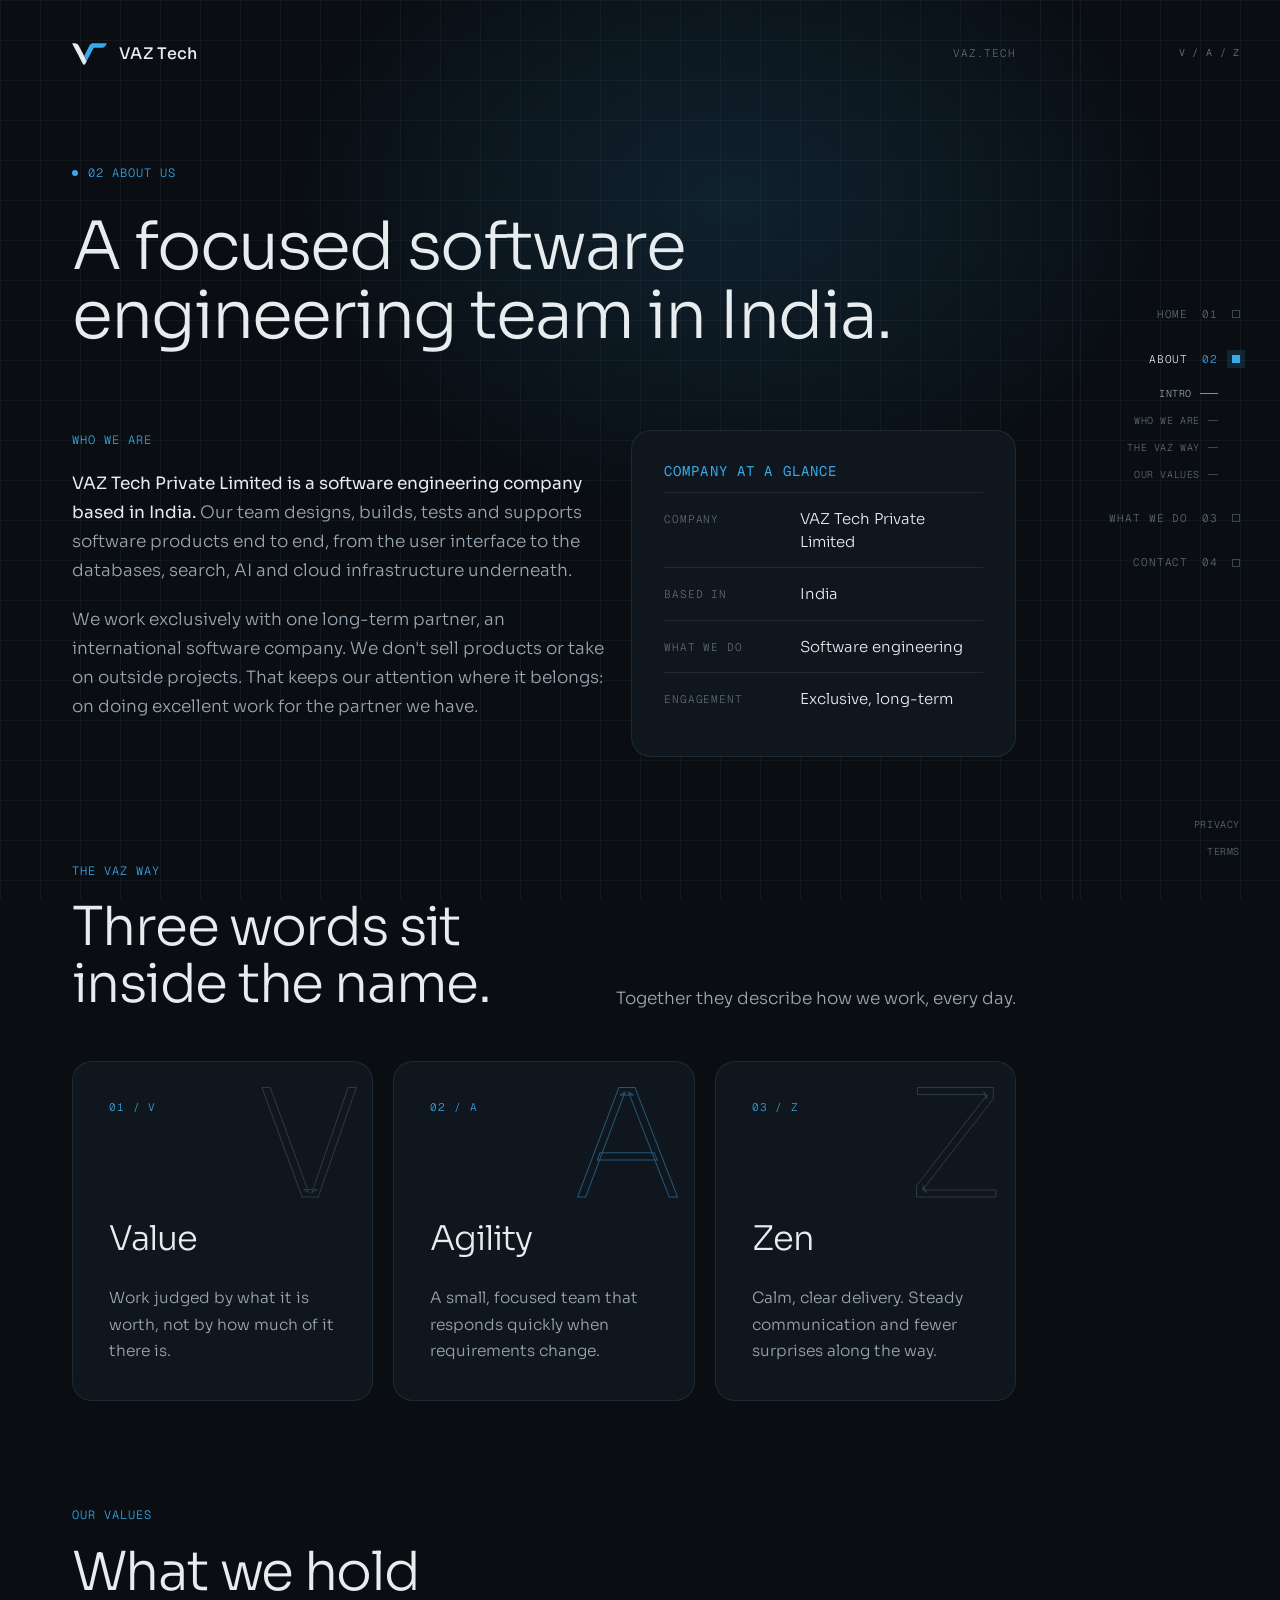
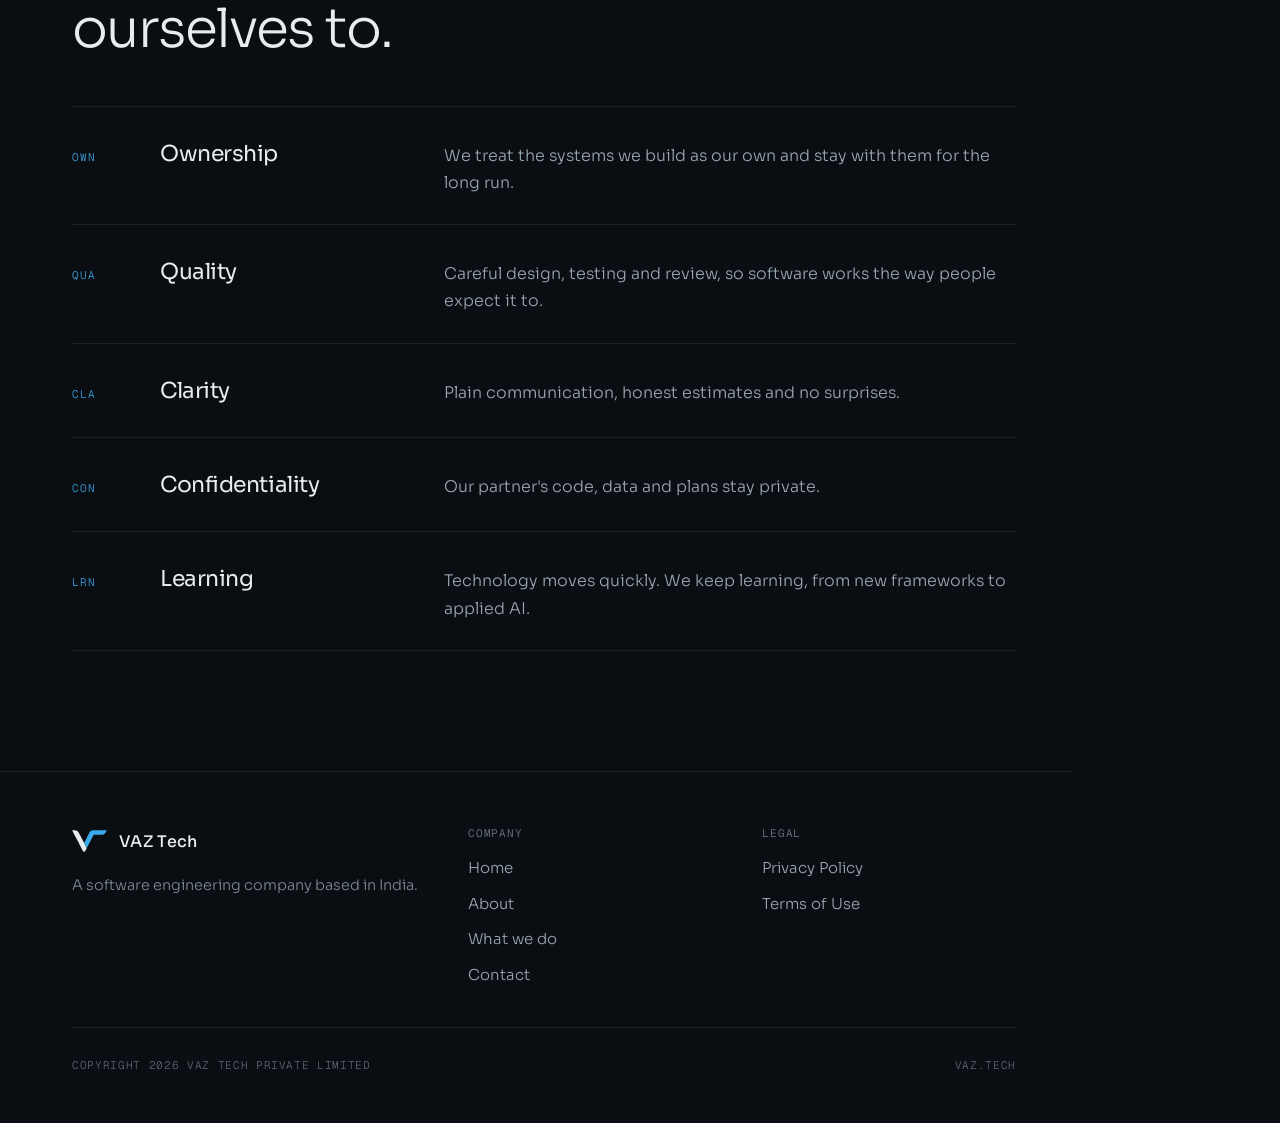
==== commit 8d7a2b8a: "Remove 'Value, Agility, Zen' from footer" ====
--- a/about.html
+++ b/about.html
@@ -19,7 +19,7 @@
 <div class="shell">
 <div class="content">
   <header class="topbar wrap">
-    <a class="brand" href="index.html" aria-label="VAZ Tech home"><svg width="35" height="22" aria-hidden="true"><use href="#vaz-logo"/></svg><span>VAZ Tech</span></a>
+    <a class="brand" href="/" aria-label="VAZ Tech home"><svg width="35" height="22" aria-hidden="true"><use href="#vaz-logo"/></svg><span>VAZ Tech</span></a>
     <span class="site">VAZ.TECH</span>
   </header>
   <main id="main">
@@ -76,18 +76,18 @@
   </main>
   <footer class="foot wrap">
     <div class="about">
-      <a class="brand" href="index.html" aria-label="VAZ Tech home"><svg width="35" height="22" aria-hidden="true"><use href="#vaz-logo"/></svg><span>VAZ Tech</span></a>
-      <p>A software engineering company based in India. Value, Agility, Zen.</p>
+      <a class="brand" href="/" aria-label="VAZ Tech home"><svg width="35" height="22" aria-hidden="true"><use href="#vaz-logo"/></svg><span>VAZ Tech</span></a>
+      <p>A software engineering company based in India.</p>
     </div>
-    <div><h4>Company</h4><ul><li><a href="index.html">Home</a></li><li><a href="about.html">About</a></li><li><a href="work.html">What we do</a></li><li><a href="contact.html">Contact</a></li></ul></div>
-    <div><h4>Legal</h4><ul><li><a href="privacy.html">Privacy Policy</a></li><li><a href="terms.html">Terms of Use</a></li></ul></div>
+    <div><h4>Company</h4><ul><li><a href="/">Home</a></li><li><a href="/about">About</a></li><li><a href="/work">What we do</a></li><li><a href="/contact">Contact</a></li></ul></div>
+    <div><h4>Legal</h4><ul><li><a href="/privacy">Privacy Policy</a></li><li><a href="/terms">Terms of Use</a></li></ul></div>
     <div class="base"><span>COPYRIGHT <span id="yr">2026</span> VAZ TECH PRIVATE LIMITED</span><span>VAZ.TECH</span></div>
   </footer>
 </div>
 <aside class="rail" aria-label="Site navigation">
   <span class="mono" style="font-size:10px;color:var(--faint)">V / A / Z</span>
   <nav id="rail-nav"></nav>
-  <div class="rail-foot"><a href="privacy.html">Privacy</a><a href="terms.html">Terms</a></div>
+  <div class="rail-foot"><a href="/privacy">Privacy</a><a href="/terms">Terms</a></div>
 </aside>
 </div>
 <div class="dock" id="dock">
@@ -98,7 +98,7 @@
   <div class="inner">
     <div class="head"><span>VAZ TECH MENU</span><button type="button" id="sheet-close">CLOSE</button></div>
     <div id="sheet-nav"></div>
-    <div class="small"><a href="privacy.html">Privacy Policy</a><a href="terms.html">Terms of Use</a></div>
+    <div class="small"><a href="/privacy">Privacy Policy</a><a href="/terms">Terms of Use</a></div>
   </div>
 </div>
 <script src="site.js"></script>
